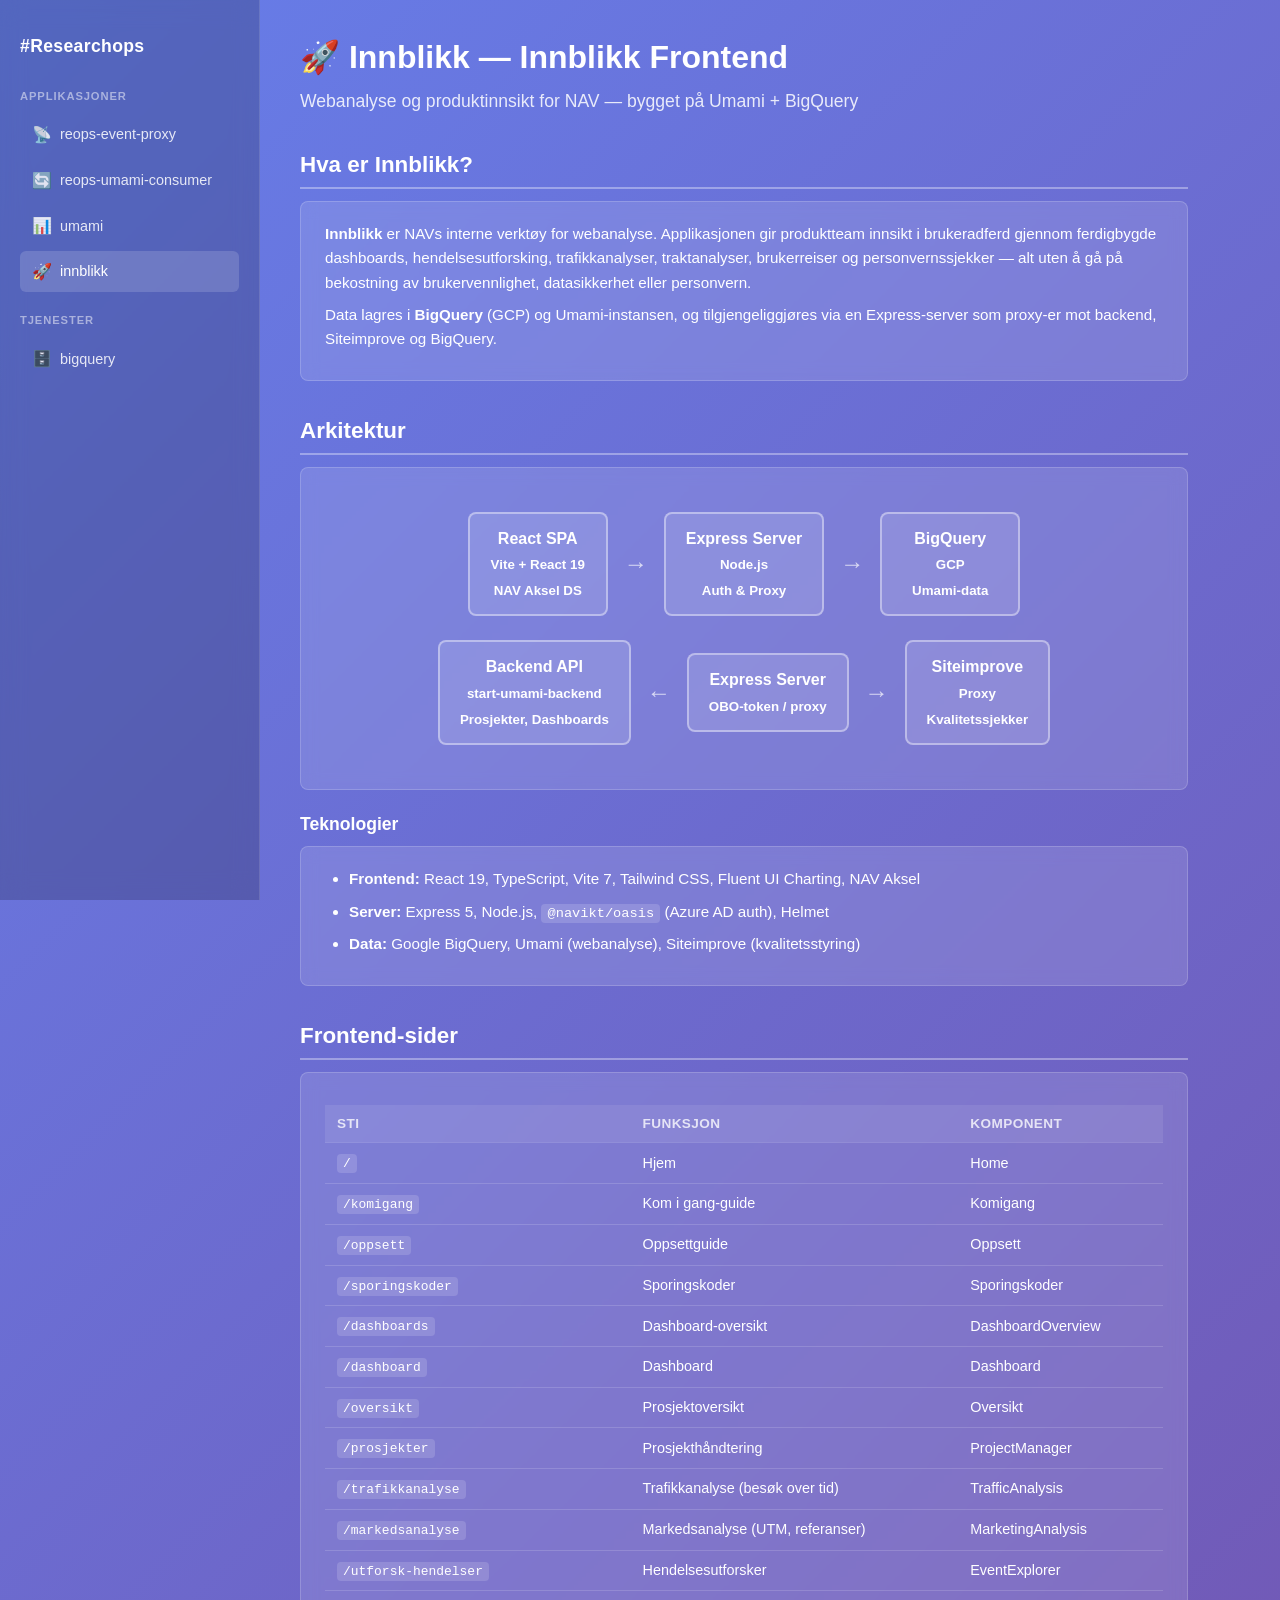
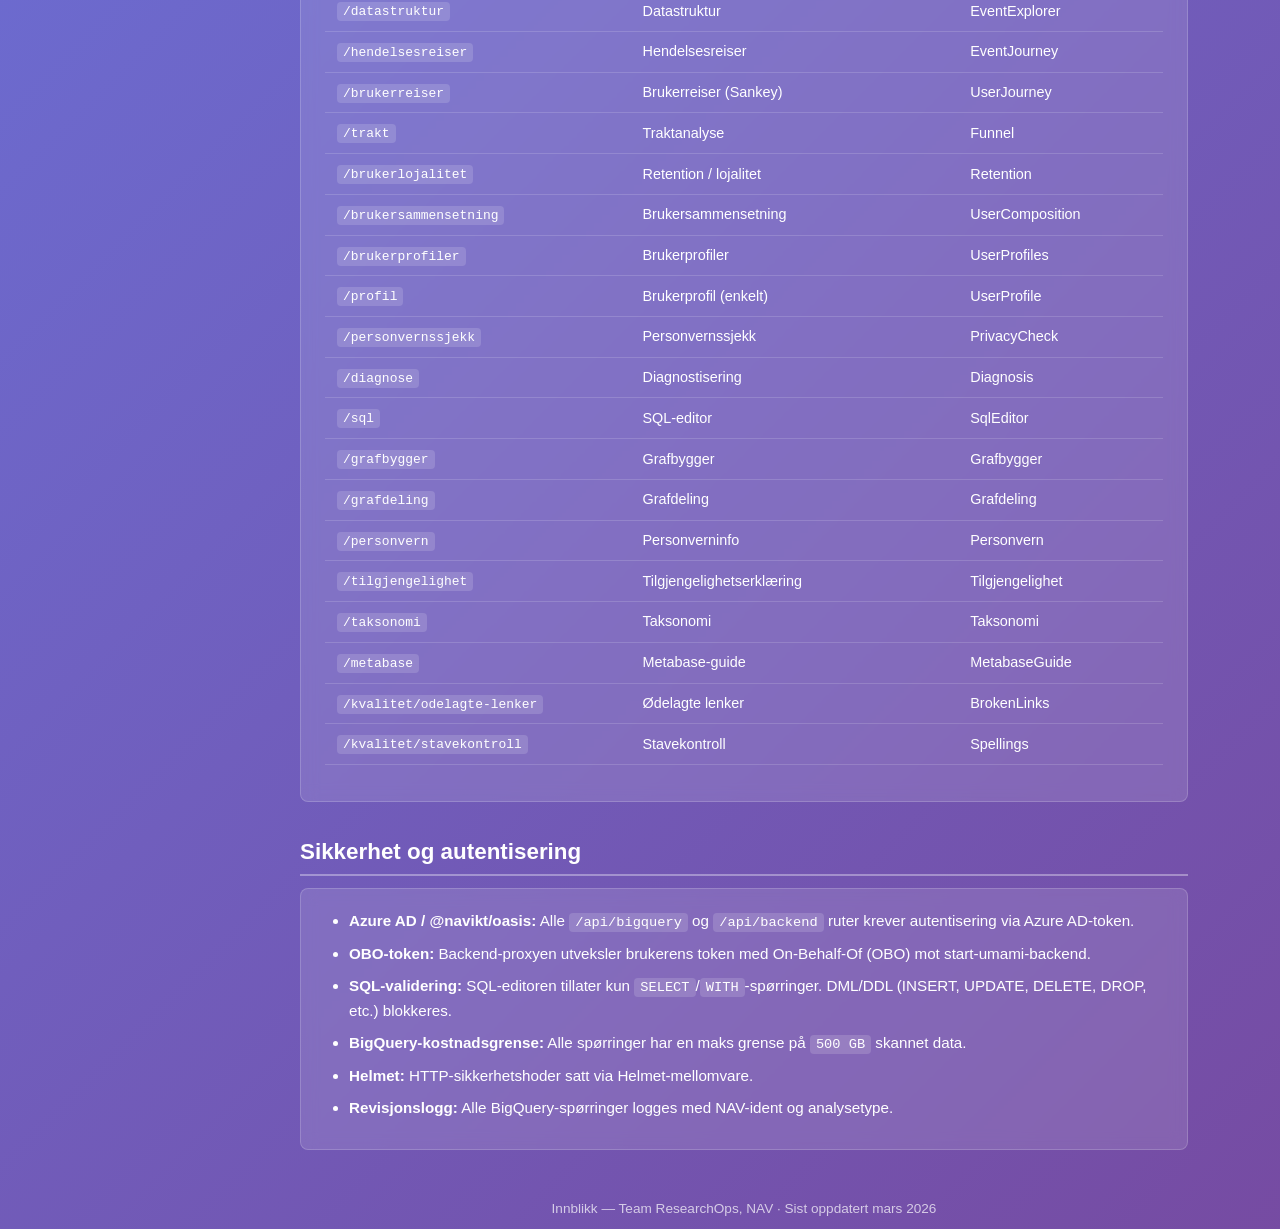
==== docs/apps/innblikk.html @ 53f554f2 "feat: github pages" ====
<!DOCTYPE html>
<html lang="no">
<head>
    <meta charset="UTF-8">
    <meta name="viewport" content="width=device-width, initial-scale=1.0">
    <title>Innblikk — Applikasjonsdokumentasjon</title>
    <link rel="stylesheet" href="../css/shared.css">
    <link rel="stylesheet" href="../css/app-page.css">
</head>
<body>
    <aside class="sidebar">
        <div class="sidebar-title"><a href="../index.html">#Researchops</a></div>
        <div class="sidebar-section">Applikasjoner</div>
        <nav>
            <a href="reops-event-proxy.html">
                <span class="icon">📡</span> reops-event-proxy
            </a>
            <a href="reops-umami-consumer.html">
                <span class="icon">🔄</span> reops-umami-consumer
            </a>
            <a href="umami.html">
                <span class="icon">📊</span> umami
            </a>
            <a href="innblikk.html" class="active">
                <span class="icon">🚀</span> innblikk
            </a>
        </nav>
        <div class="sidebar-section" style="margin-top:1.25rem">Tjenester</div>
        <nav>
            <a href="../tjenester/bigquery.html">
                <span class="icon">🗄️</span> bigquery
            </a>
        </nav>
    </aside>
    <div class="content">

    <h1>🚀 Innblikk — Innblikk Frontend</h1>
    <p class="subtitle">Webanalyse og produktinnsikt for NAV — bygget på Umami + BigQuery</p>

    <!-- ───── Oversikt ───── -->
    <h2>Hva er Innblikk?</h2>
    <div class="card">
        <p>
            <strong>Innblikk</strong> er NAVs interne verktøy for webanalyse.
            Applikasjonen gir produktteam innsikt i brukeradferd gjennom ferdigbygde dashboards,
            hendelsesutforsking, trafikkanalyser, traktanalyser, brukerreiser og personvernssjekker
            — alt uten å gå på bekostning av brukervennlighet, datasikkerhet eller personvern.
        </p>
        <p style="margin-top:.5rem">
            Data lagres i <strong>BigQuery</strong> (GCP) og Umami-instansen,
            og tilgjengeliggjøres via en Express-server som proxy-er mot backend, Siteimprove og BigQuery.
        </p>
    </div>

    <!-- ───── Arkitektur ───── -->
    <h2>Arkitektur</h2>
    <div class="card">
        <div class="arch">
            <div class="arch-box">React SPA<br><small>Vite + React 19<br>NAV Aksel DS</small></div>
            <div class="arch-arrow">→</div>
            <div class="arch-box">Express Server<br><small>Node.js<br>Auth &amp; Proxy</small></div>
            <div class="arch-arrow">→</div>
            <div class="arch-box">BigQuery<br><small>GCP<br>Umami-data</small></div>
        </div>
        <div class="arch" style="margin-top:.5rem">
            <div class="arch-box">Backend API<br><small>start-umami-backend<br>Prosjekter, Dashboards</small></div>
            <div class="arch-arrow">←</div>
            <div class="arch-box">Express Server<br><small>OBO-token / proxy</small></div>
            <div class="arch-arrow">→</div>
            <div class="arch-box">Siteimprove<br><small>Proxy<br>Kvalitetssjekker</small></div>
        </div>
    </div>

    <h3>Teknologier</h3>
    <div class="card">
        <ul>
            <li><strong>Frontend:</strong> React 19, TypeScript, Vite 7, Tailwind CSS, Fluent UI Charting, NAV Aksel</li>
            <li><strong>Server:</strong> Express 5, Node.js, <code>@navikt/oasis</code> (Azure AD auth), Helmet</li>
            <li><strong>Data:</strong> Google BigQuery, Umami (webanalyse), Siteimprove (kvalitetsstyring)</li>
        </ul>
    </div>

    <!-- ───── Frontend-sider ───── -->
    <h2>Frontend-sider</h2>
    <div class="card">
        <table>
            <thead><tr><th>Sti</th><th>Funksjon</th><th>Komponent</th></tr></thead>
            <tbody>
                <tr><td><code>/</code></td><td>Hjem</td><td>Home</td></tr>
                <tr><td><code>/komigang</code></td><td>Kom i gang-guide</td><td>Komigang</td></tr>
                <tr><td><code>/oppsett</code></td><td>Oppsettguide</td><td>Oppsett</td></tr>
                <tr><td><code>/sporingskoder</code></td><td>Sporingskoder</td><td>Sporingskoder</td></tr>
                <tr><td><code>/dashboards</code></td><td>Dashboard-oversikt</td><td>DashboardOverview</td></tr>
                <tr><td><code>/dashboard</code></td><td>Dashboard</td><td>Dashboard</td></tr>
                <tr><td><code>/oversikt</code></td><td>Prosjektoversikt</td><td>Oversikt</td></tr>
                <tr><td><code>/prosjekter</code></td><td>Prosjekthåndtering</td><td>ProjectManager</td></tr>
                <tr><td><code>/trafikkanalyse</code></td><td>Trafikkanalyse (besøk over tid)</td><td>TrafficAnalysis</td></tr>
                <tr><td><code>/markedsanalyse</code></td><td>Markedsanalyse (UTM, referanser)</td><td>MarketingAnalysis</td></tr>
                <tr><td><code>/utforsk-hendelser</code></td><td>Hendelsesutforsker</td><td>EventExplorer</td></tr>
                <tr><td><code>/datastruktur</code></td><td>Datastruktur</td><td>EventExplorer</td></tr>
                <tr><td><code>/hendelsesreiser</code></td><td>Hendelsesreiser</td><td>EventJourney</td></tr>
                <tr><td><code>/brukerreiser</code></td><td>Brukerreiser (Sankey)</td><td>UserJourney</td></tr>
                <tr><td><code>/trakt</code></td><td>Traktanalyse</td><td>Funnel</td></tr>
                <tr><td><code>/brukerlojalitet</code></td><td>Retention / lojalitet</td><td>Retention</td></tr>
                <tr><td><code>/brukersammensetning</code></td><td>Brukersammensetning</td><td>UserComposition</td></tr>
                <tr><td><code>/brukerprofiler</code></td><td>Brukerprofiler</td><td>UserProfiles</td></tr>
                <tr><td><code>/profil</code></td><td>Brukerprofil (enkelt)</td><td>UserProfile</td></tr>
                <tr><td><code>/personvernssjekk</code></td><td>Personvernssjekk</td><td>PrivacyCheck</td></tr>
                <tr><td><code>/diagnose</code></td><td>Diagnostisering</td><td>Diagnosis</td></tr>
                <tr><td><code>/sql</code></td><td>SQL-editor</td><td>SqlEditor</td></tr>
                <tr><td><code>/grafbygger</code></td><td>Grafbygger</td><td>Grafbygger</td></tr>
                <tr><td><code>/grafdeling</code></td><td>Grafdeling</td><td>Grafdeling</td></tr>
                <tr><td><code>/personvern</code></td><td>Personverninfo</td><td>Personvern</td></tr>
                <tr><td><code>/tilgjengelighet</code></td><td>Tilgjengelighetserklæring</td><td>Tilgjengelighet</td></tr>
                <tr><td><code>/taksonomi</code></td><td>Taksonomi</td><td>Taksonomi</td></tr>
                <tr><td><code>/metabase</code></td><td>Metabase-guide</td><td>MetabaseGuide</td></tr>
                <tr><td><code>/kvalitet/odelagte-lenker</code></td><td>Ødelagte lenker</td><td>BrokenLinks</td></tr>
                <tr><td><code>/kvalitet/stavekontroll</code></td><td>Stavekontroll</td><td>Spellings</td></tr>
            </tbody>
        </table>
    </div>

    <!-- ───── Sikkerhet ───── -->
    <h2>Sikkerhet og autentisering</h2>
    <div class="card">
        <ul>
            <li><strong>Azure AD / @navikt/oasis:</strong> Alle <code>/api/bigquery</code> og <code>/api/backend</code> ruter krever autentisering via Azure AD-token.</li>
            <li><strong>OBO-token:</strong> Backend-proxyen utveksler brukerens token med On-Behalf-Of (OBO) mot start-umami-backend.</li>
            <li><strong>SQL-validering:</strong> SQL-editoren tillater kun <code>SELECT</code>/<code>WITH</code>-spørringer. DML/DDL (INSERT, UPDATE, DELETE, DROP, etc.) blokkeres.</li>
            <li><strong>BigQuery-kostnadsgrense:</strong> Alle spørringer har en maks grense på <code>500 GB</code> skannet data.</li>
            <li><strong>Helmet:</strong> HTTP-sikkerhetshoder satt via Helmet-mellomvare.</li>
            <li><strong>Revisjonslogg:</strong> Alle BigQuery-spørringer logges med NAV-ident og analysetype.</li>
        </ul>
    </div>

    <footer>
        Innblikk — Team ResearchOps, NAV &middot; Sist oppdatert mars 2026
    </footer>

    </div>
</body>
</html>
---- docs/css/shared.css ----
/* ── Reset & Base ── */
* {
    margin: 0;
    padding: 0;
    box-sizing: border-box;
}

body {
    font-family: -apple-system, BlinkMacSystemFont, 'Segoe UI', Roboto, Oxygen, Ubuntu, sans-serif;
    background: linear-gradient(135deg, #667eea 0%, #764ba2 100%);
    color: #fff;
    line-height: 1.6;
    min-height: 100vh;
    display: flex;
}

a { color: #c4b5fd; }
a:hover { color: #fff; }

/* ── Sidebar ── */
.sidebar {
    width: 260px;
    min-height: 100vh;
    background: rgba(0,0,0,.18);
    backdrop-filter: blur(12px);
    border-right: 1px solid rgba(255,255,255,.12);
    padding: 2rem 1.25rem;
    display: flex;
    flex-direction: column;
    flex-shrink: 0;
    position: sticky;
    top: 0;
    align-self: flex-start;
}
.sidebar-title {
    font-size: 1.1rem;
    font-weight: 700;
    margin-bottom: 1.75rem;
    letter-spacing: .02em;
}
.sidebar-title a {
    color: #fff;
    text-decoration: none;
}
.sidebar-section {
    font-size: .7rem;
    font-weight: 600;
    text-transform: uppercase;
    letter-spacing: .08em;
    opacity: .5;
    margin-bottom: .5rem;
}
.sidebar nav {
    display: flex;
    flex-direction: column;
    gap: .25rem;
}
.sidebar nav a {
    display: flex;
    align-items: center;
    gap: .5rem;
    padding: .5rem .75rem;
    border-radius: 6px;
    text-decoration: none;
    color: rgba(255,255,255,.85);
    font-size: .9rem;
    transition: background .15s, color .15s;
}
.sidebar nav a:hover {
    background: rgba(255,255,255,.12);
    color: #fff;
}
.sidebar nav a.active {
    background: rgba(255,255,255,.15);
    color: #fff;
}
.sidebar nav a .icon {
    font-size: 1rem;
    flex-shrink: 0;
}

/* ── Typography ── */
h1 { font-size: 2rem; margin-bottom: .25rem; }
h2 { font-size: 1.4rem; margin: 2rem 0 .75rem; border-bottom: 2px solid rgba(255,255,255,.35); padding-bottom: .25rem; }
h3 { font-size: 1.1rem; margin: 1.25rem 0 .5rem; }
p, li { margin-bottom: .5rem; font-size: .95rem; }
ul { padding-left: 1.5rem; }

/* ── Card ── */
.card {
    background: rgba(255,255,255,.12);
    backdrop-filter: blur(8px);
    border: 1px solid rgba(255,255,255,.18);
    border-radius: 8px;
    padding: 1.25rem 1.5rem;
    margin-bottom: 1.25rem;
}

/* ── Badges ── */
.badge {
    display: inline-block;
    padding: 2px 8px;
    border-radius: 4px;
    font-size: .75rem;
    font-weight: 600;
    text-transform: uppercase;
    margin-right: .5rem;
    vertical-align: middle;
}
.badge-post, .post { background: rgba(25,135,84,.35); color: #6ee7b7; border: 1px solid rgba(25,135,84,.3); }
.badge-get, .get   { background: rgba(13,111,253,.35); color: #93c5fd; border: 1px solid rgba(13,111,253,.3); }
.badge-drop        { background: rgba(220,53,69,.25); color: #fca5a5; border: 1px solid rgba(220,53,69,.3); }
.redact-tag        { display: inline-block; background: rgba(255,193,7,.2); border: 1px solid rgba(255,193,7,.4); color: #fde68a; font-size: .8rem; padding: .1rem .4rem; border-radius: 3px; margin-left: .25rem; }

/* ── Status colors ── */
.status { font-weight: 600; }
.status-2xx { color: #6ee7b7; }
.status-4xx { color: #fdba74; }
.status-5xx { color: #fca5a5; }

/* ── Code ── */
code {
    background: rgba(255,255,255,.15);
    padding: 2px 6px;
    border-radius: 4px;
    font-size: .9em;
    font-family: "JetBrains Mono", "Fira Code", Consolas, monospace;
}
pre {
    background: rgba(0,0,0,.25);
    border: 1px solid rgba(255,255,255,.15);
    border-radius: 8px;
    padding: 1rem 1.25rem;
    overflow-x: auto;
    font-size: .85rem;
    line-height: 1.5;
    margin: .75rem 0 1rem;
}
pre code { background: none; padding: 0; }

/* ── Tables ── */
table { width: 100%; border-collapse: collapse; margin: .75rem 0 1rem; font-size: .9rem; }
th, td { text-align: left; padding: .5rem .75rem; border-bottom: 1px solid rgba(255,255,255,.15); }
th { background: rgba(255,255,255,.1); font-size: .85rem; text-transform: uppercase; letter-spacing: .03em; opacity: .8; font-weight: 600; }

/* ── Footer ── */
footer { margin-top: 3rem; text-align: center; opacity: .7; font-size: .85rem; }

/* ── Responsive ── */
@media (max-width: 640px) {
    body { flex-direction: column; }
    .sidebar {
        width: 100%;
        min-height: auto;
        position: static;
        border-right: none;
        border-bottom: 1px solid rgba(255,255,255,.12);
        padding: 1.25rem 1rem;
    }
    .sidebar nav { flex-direction: row; flex-wrap: wrap; gap: .35rem; }
    .sidebar nav a { padding: .4rem .65rem; font-size: .85rem; }
}
---- docs/css/app-page.css ----
/* ── App sub-page layout ── */
.content {
    flex: 1;
    padding: 2rem 2rem 2rem 2.5rem;
    overflow-y: auto;
    max-width: 960px;
}

.subtitle { opacity: .85; margin-bottom: 2rem; font-size: 1.1rem; }

/* ── Header (umami-style) ── */
header { border-bottom: 2px solid rgba(255,255,255,.35); padding-bottom: 1rem; margin-bottom: 2rem; }
header h1 { font-size: 2rem; margin-bottom: .25rem; }
header p { opacity: .85; margin-top: .25rem; font-size: .95rem; }

/* ── Endpoint path ── */
.endpoint-path { font-family: monospace; font-size: 1.05rem; font-weight: 600; }

/* ── Architecture diagram ── */
.arch { display: flex; gap: 1rem; align-items: center; flex-wrap: wrap; justify-content: center; margin: 1.5rem 0; }
.arch-box { background: rgba(255,255,255,.12); border: 2px solid rgba(255,255,255,.4); border-radius: 8px; padding: .75rem 1.25rem; text-align: center; font-weight: 600; min-width: 140px; }
.arch-arrow { font-size: 1.5rem; opacity: .7; }

/* ── Flow diagram ── */
.flow-diagram { display: flex; align-items: center; flex-wrap: wrap; gap: .5rem; margin: 1rem 0; }
.flow-box { background: rgba(255,255,255,.12); border: 2px solid rgba(255,255,255,.4); border-radius: 8px; padding: .5rem 1rem; text-align: center; font-weight: 600; font-size: .85rem; }
.flow-arrow { font-size: 1.2rem; opacity: .7; }
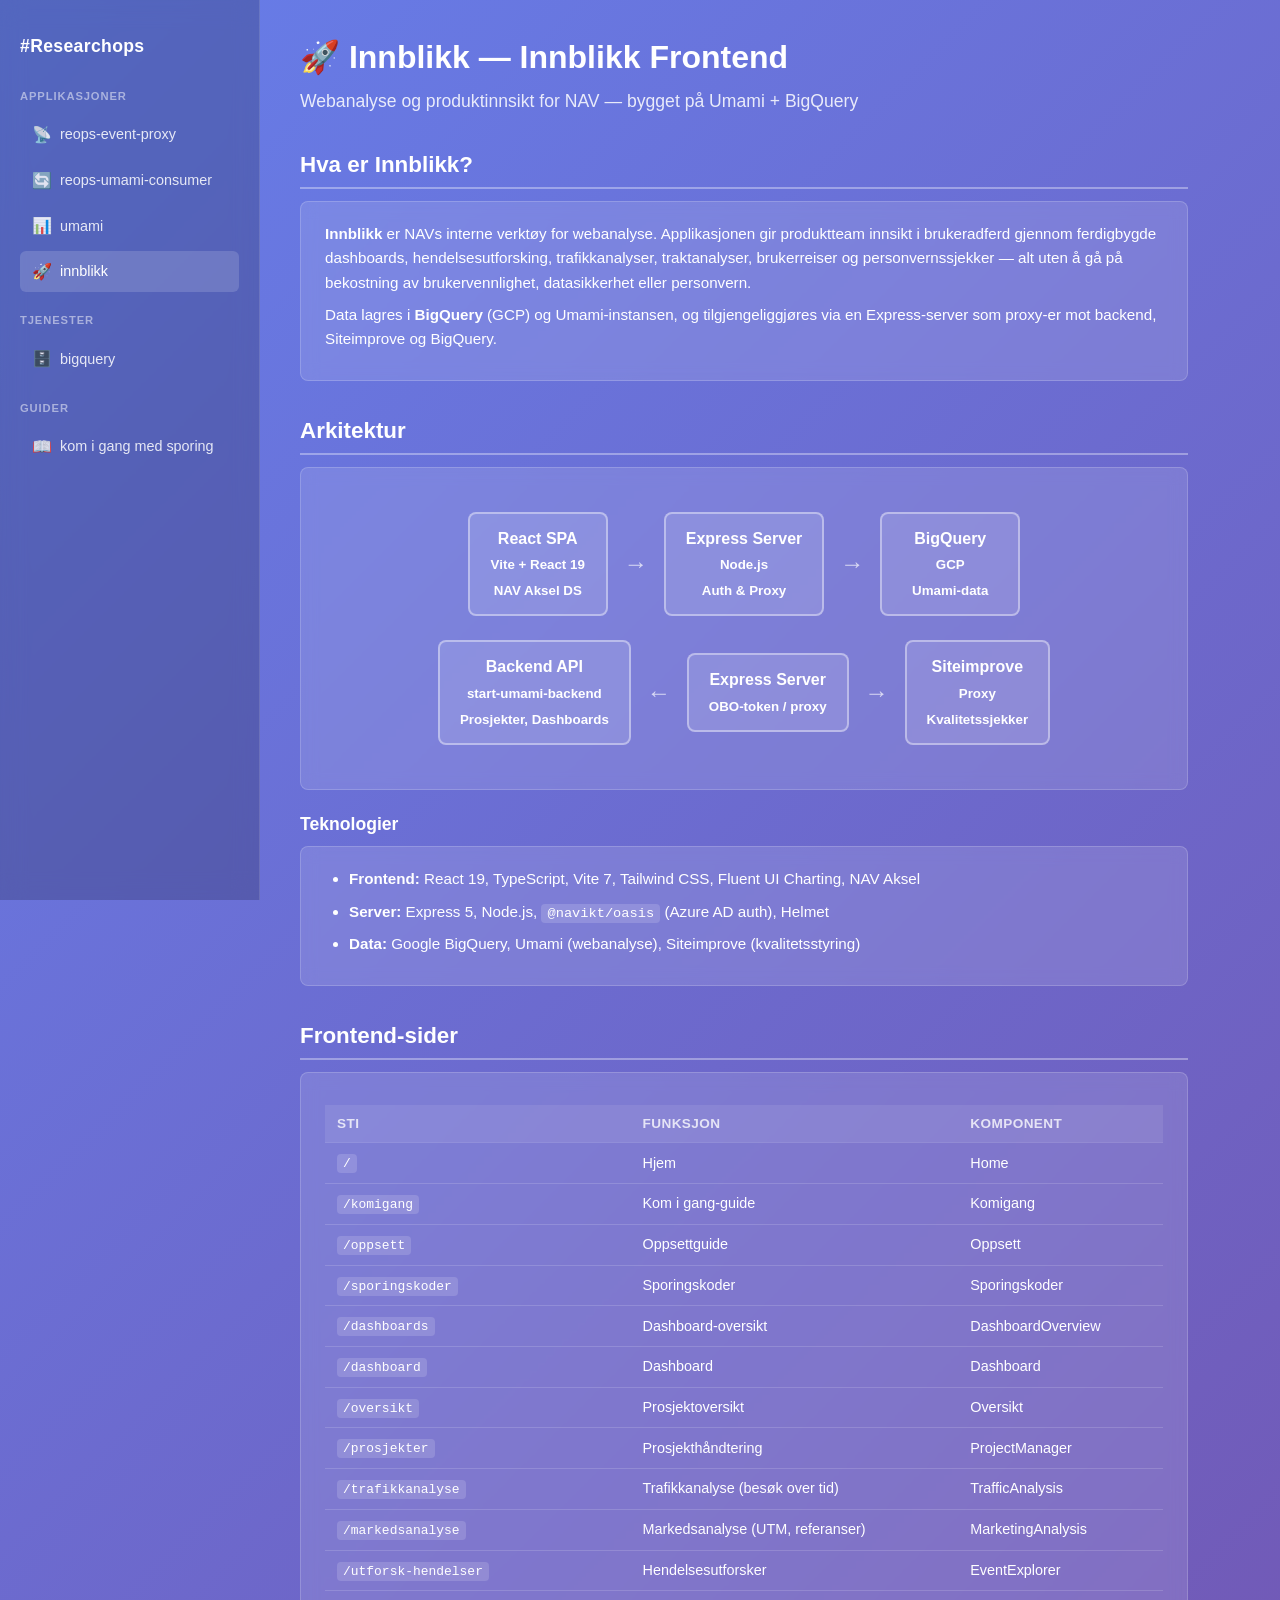
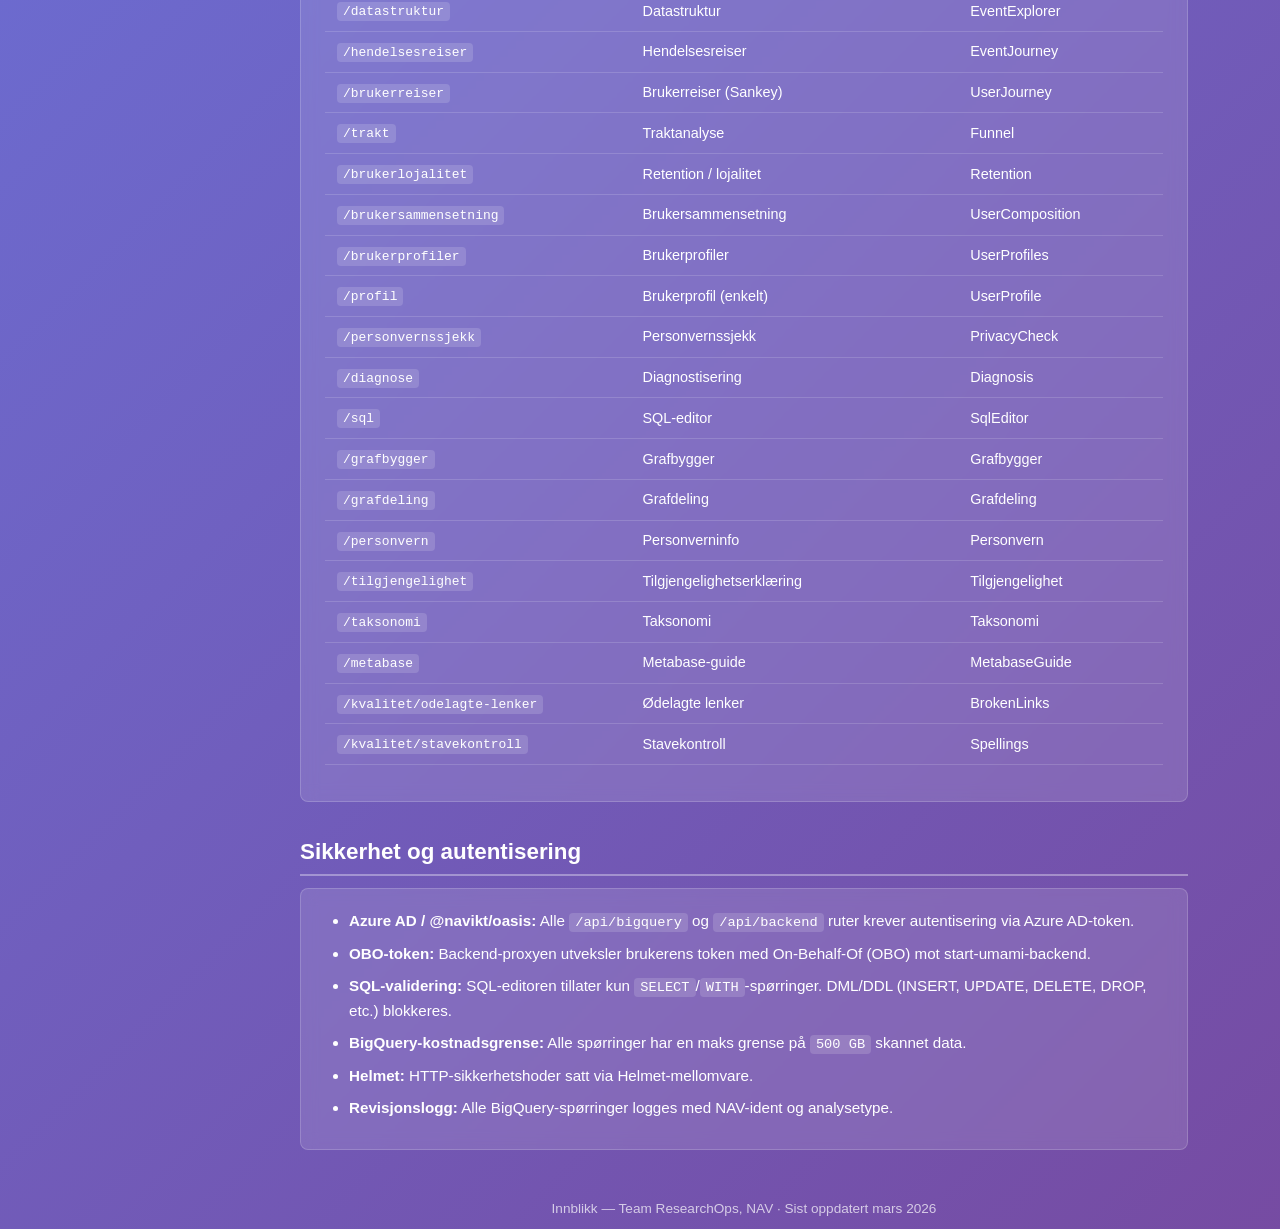
==== commit 599dc26a: "feat: github pages" ====
--- a/docs/apps/innblikk.html
+++ b/docs/apps/innblikk.html
@@ -29,6 +29,12 @@
         <nav>
             <a href="../tjenester/bigquery.html">
                 <span class="icon">🗄️</span> bigquery
+            </a>
+        </nav>
+        <div class="sidebar-section" style="margin-top:1.25rem">Guider</div>
+        <nav>
+            <a href="../guider/kom-i-gang-med-sporing.html">
+                <span class="icon">📖</span> kom i gang med sporing
             </a>
         </nav>
     </aside>
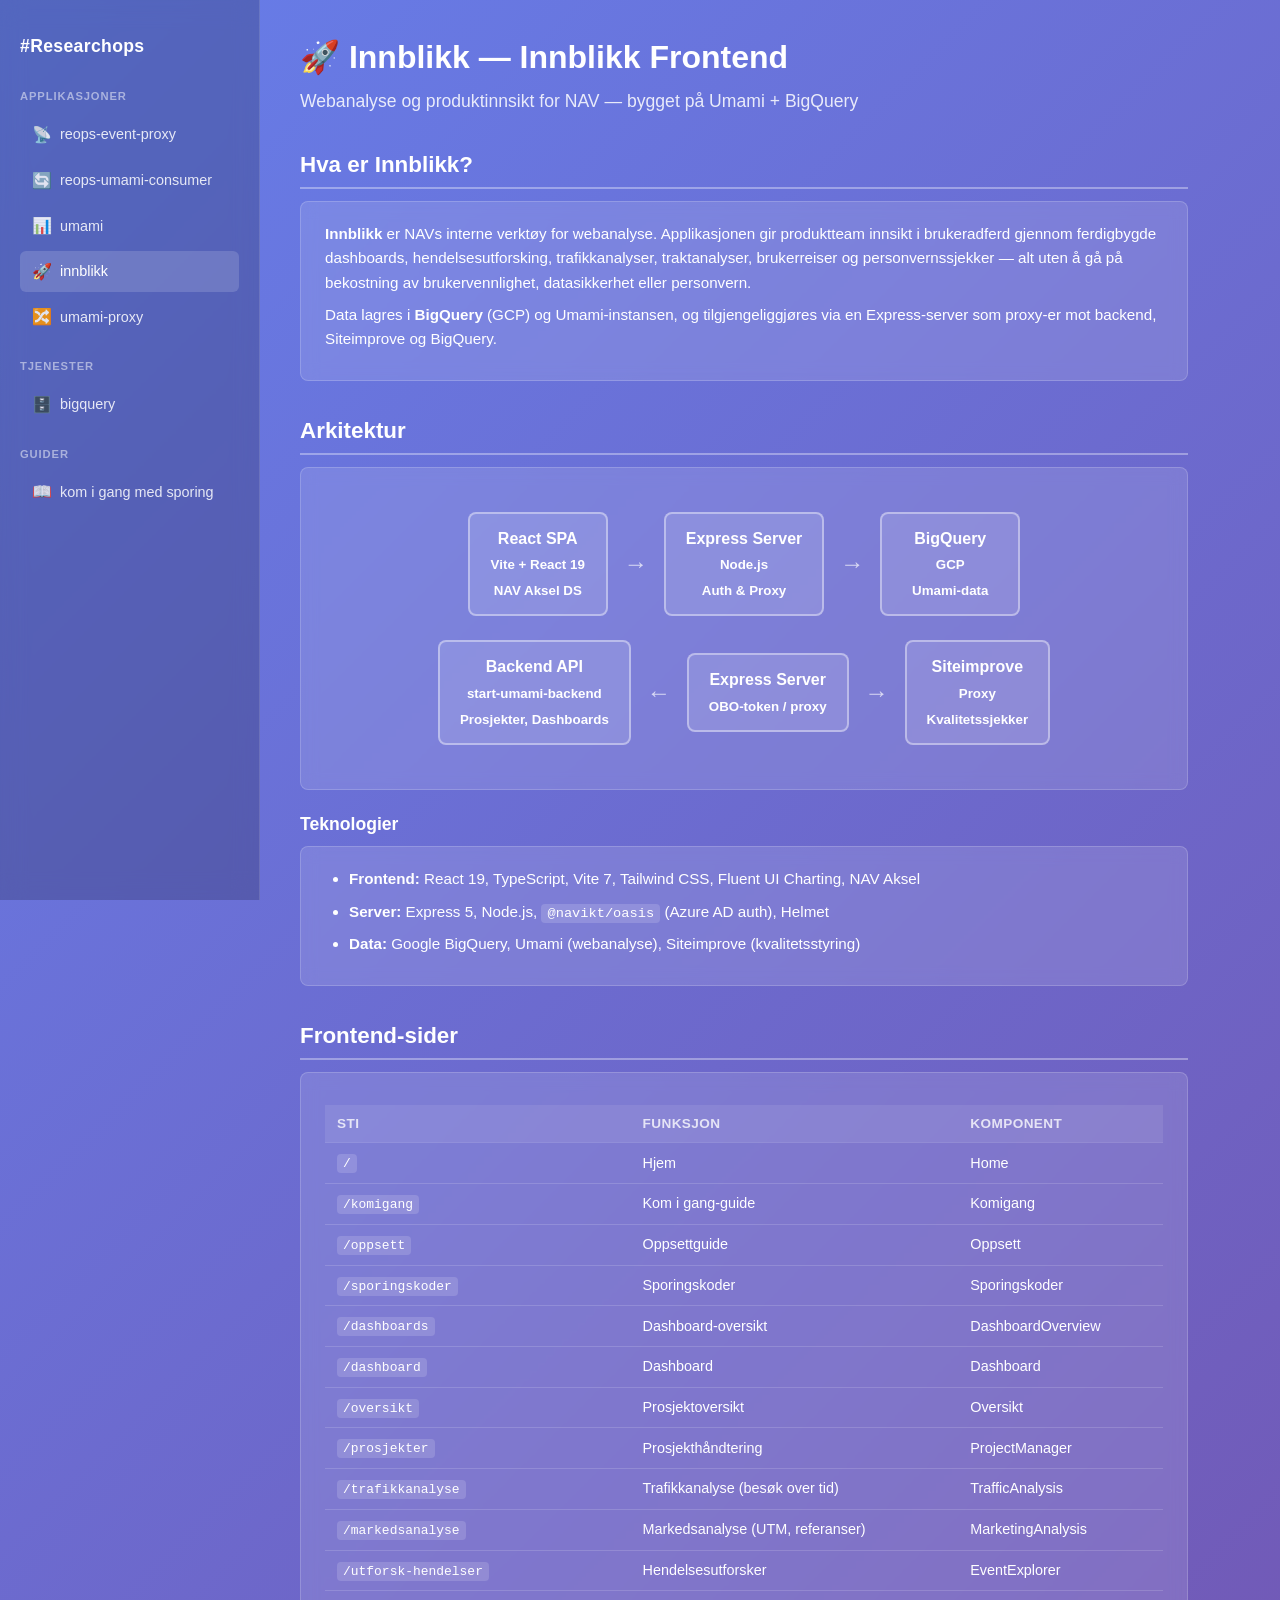
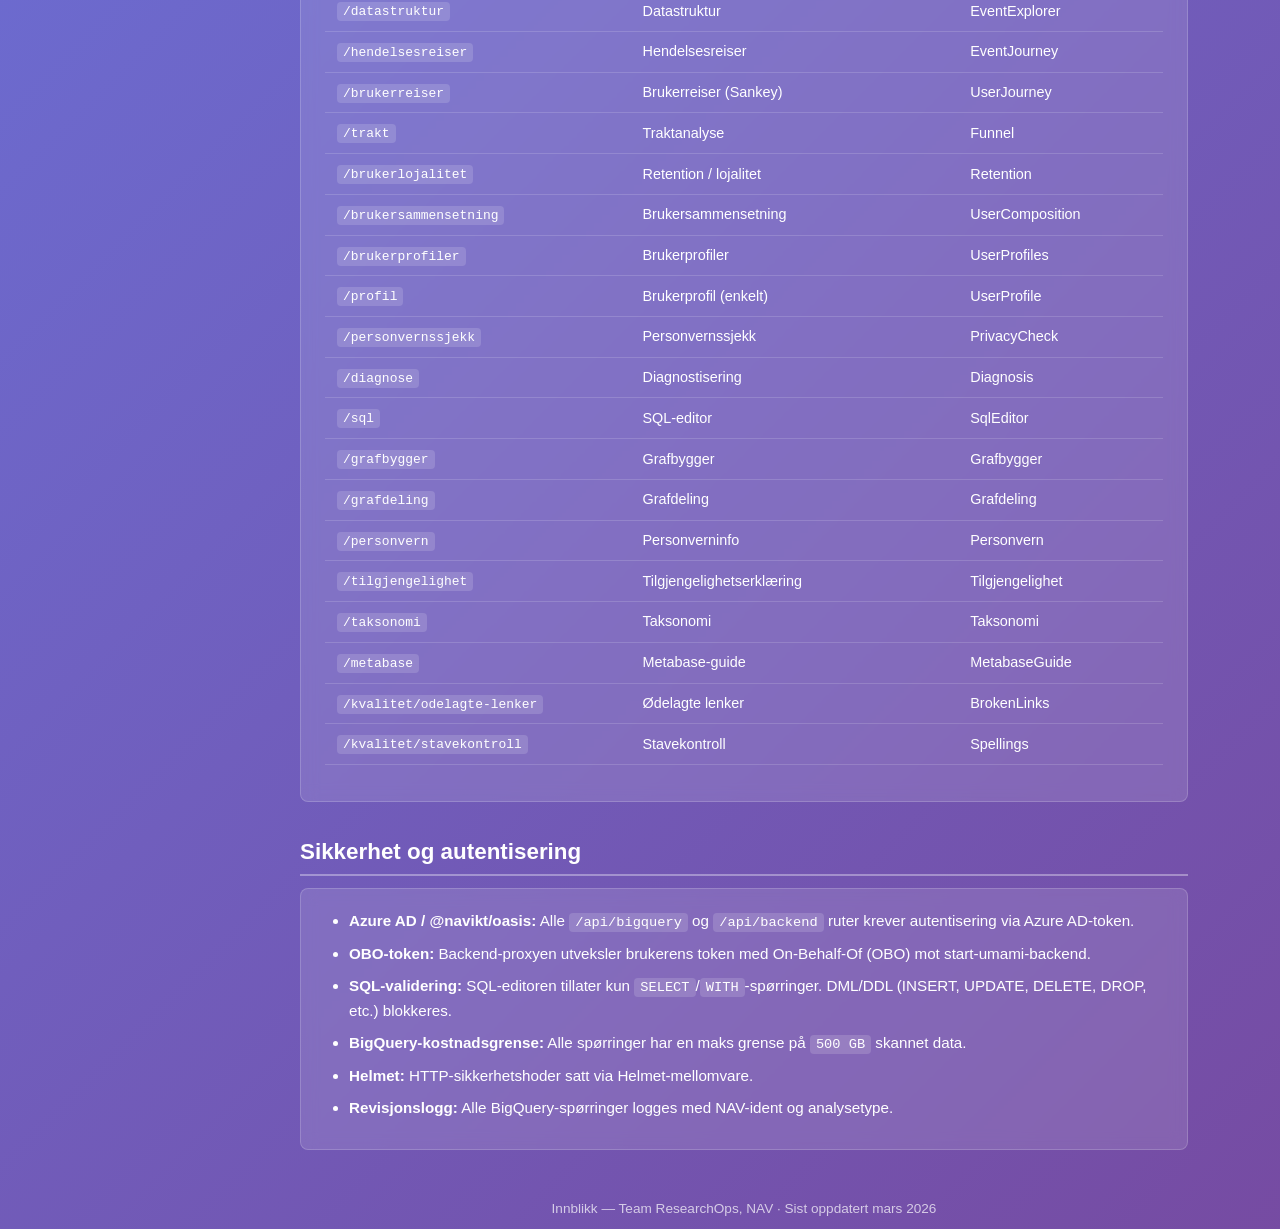
==== commit defac936: "feat: github pages" ====
--- a/docs/apps/innblikk.html
+++ b/docs/apps/innblikk.html
@@ -8,36 +8,8 @@
     <link rel="stylesheet" href="../css/app-page.css">
 </head>
 <body>
-    <aside class="sidebar">
-        <div class="sidebar-title"><a href="../index.html">#Researchops</a></div>
-        <div class="sidebar-section">Applikasjoner</div>
-        <nav>
-            <a href="reops-event-proxy.html">
-                <span class="icon">📡</span> reops-event-proxy
-            </a>
-            <a href="reops-umami-consumer.html">
-                <span class="icon">🔄</span> reops-umami-consumer
-            </a>
-            <a href="umami.html">
-                <span class="icon">📊</span> umami
-            </a>
-            <a href="innblikk.html" class="active">
-                <span class="icon">🚀</span> innblikk
-            </a>
-        </nav>
-        <div class="sidebar-section" style="margin-top:1.25rem">Tjenester</div>
-        <nav>
-            <a href="../tjenester/bigquery.html">
-                <span class="icon">🗄️</span> bigquery
-            </a>
-        </nav>
-        <div class="sidebar-section" style="margin-top:1.25rem">Guider</div>
-        <nav>
-            <a href="../guider/kom-i-gang-med-sporing.html">
-                <span class="icon">📖</span> kom i gang med sporing
-            </a>
-        </nav>
-    </aside>
+    <aside class="sidebar" id="sidebar"></aside>
+    <script src="../js/sidebar.js"></script>
     <div class="content">
 
     <h1>🚀 Innblikk — Innblikk Frontend</h1>
